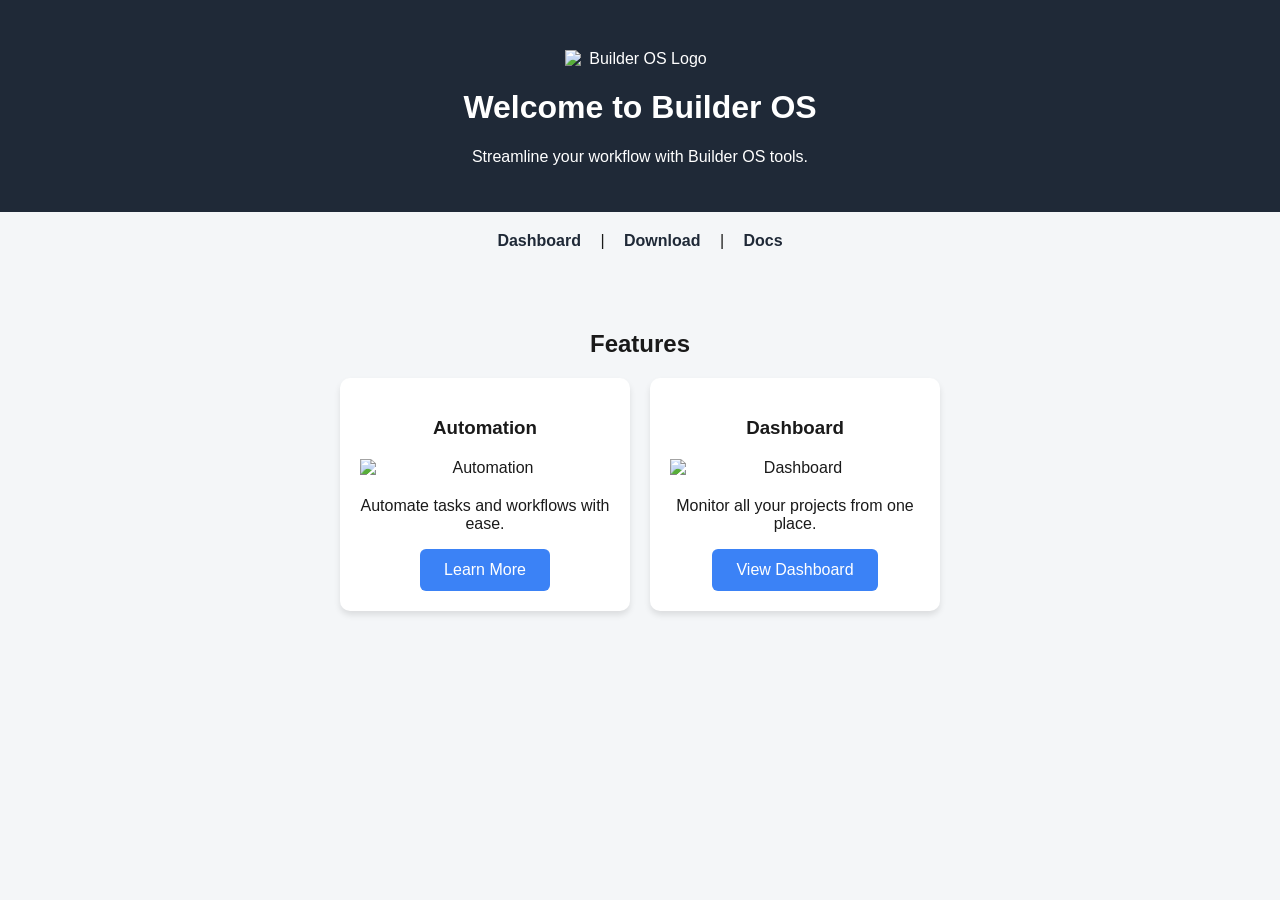
==== index.html @ eb0b2c97 "Create index.html" ====
<!DOCTYPE html>
<html lang="en">
<head>
<meta charset="UTF-8">
<meta name="viewport" content="width=device-width, initial-scale=1.0">
<title>Builder OS Home</title>
<link rel="stylesheet" href="assets/style.css">
</head>
<body>
<header>
  <img src="assets/logo.png" alt="Builder OS Logo">
  <h1>Welcome to Builder OS</h1>
  <p>Streamline your workflow with Builder OS tools.</p>
</header>
<nav>
  <a href="dashboard.html">Dashboard</a> |
  <a href="download.html">Download</a> |
  <a href="docs/docpage.html">Docs</a>
</nav>
<main>
  <section style="text-align:center; margin: 40px 0;">
    <h2>Features</h2>
    <div style="display:flex; flex-wrap:wrap; justify-content:center; gap:20px;">
      <div style="background:#fff; padding:20px; border-radius:10px; width:250px; box-shadow:0 4px 6px rgba(0,0,0,0.1);">
        <h3>Automation</h3>
        <img src="assets/automation.png" alt="Automation">
        <p>Automate tasks and workflows with ease.</p>
        <button>Learn More</button>
      </div>
      <div style="background:#fff; padding:20px; border-radius:10px; width:250px; box-shadow:0 4px 6px rgba(0,0,0,0.1);">
        <h3>Dashboard</h3>
        <img src="assets/dashboard.png" alt="Dashboard">
        <p>Monitor all your projects from one place.</p>
        <button>View Dashboard</button>
      </div>
    </div>
  </section>
</main>
</body>
    </html>
---- assets/style.css ----
body {
  font-family: 'Arial', sans-serif;
  background-color: #f4f6f8;
  color: #1a1a1a;
  margin: 0;
  padding: 0;
}

header {
  text-align: center;
  padding: 30px 20px;
  background-color: #1f2937;
  color: #fff;
}

header img {
  max-width: 150px;
  margin-bottom: 10px;
}

nav {
  text-align: center;
  margin: 20px 0;
}

nav a {
  text-decoration: none;
  margin: 0 15px;
  font-weight: bold;
  color: #1f2937;
  transition: color 0.3s;
}

nav a:hover {
  color: #3b82f6;
}

main {
  max-width: 900px;
  margin: 0 auto;
  padding: 20px;
}

img {
  max-width: 100%;
  height: auto;
  display: block;
  margin: 20px auto;
}

button {
  background-color: #3b82f6;
  color: #fff;
  padding: 12px 24px;
  border: none;
  border-radius: 6px;
  font-size: 16px;
  cursor: pointer;
  transition: background-color 0.3s;
}

button:hover {
  background-color: #2563eb;
}
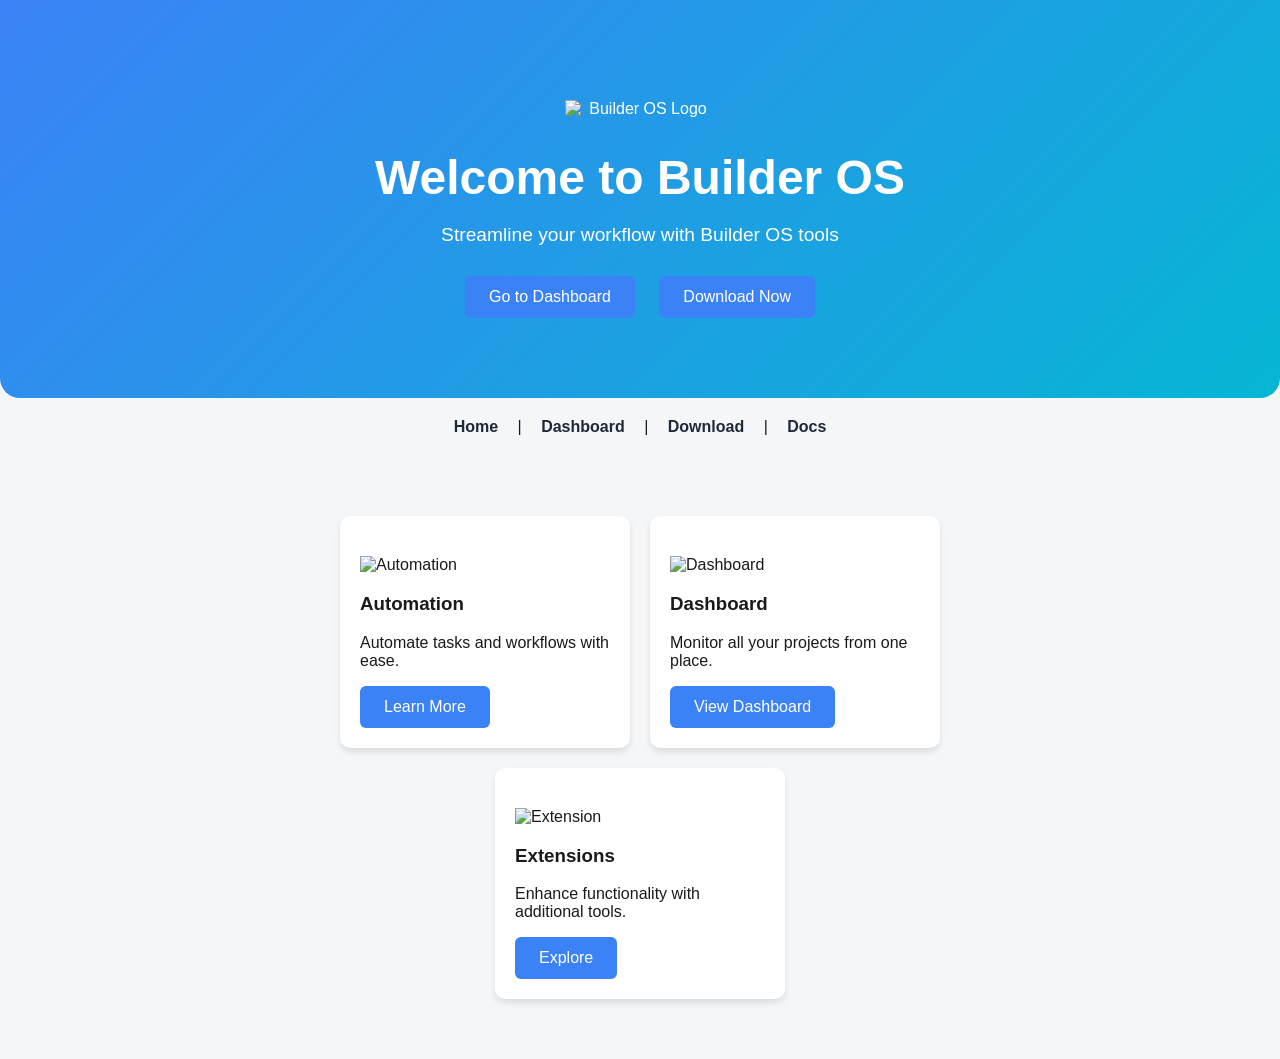
==== commit 97018f96: "Update index.html" ====
--- a/index.html
+++ b/index.html
@@ -5,36 +5,90 @@
 <meta name="viewport" content="width=device-width, initial-scale=1.0">
 <title>Builder OS Home</title>
 <link rel="stylesheet" href="assets/style.css">
+<style>
+/* Extra homepage styling */
+.hero {
+  background: linear-gradient(135deg, #3b82f6, #06b6d4);
+  color: #fff;
+  padding: 80px 20px;
+  text-align: center;
+  border-radius: 0 0 20px 20px;
+}
+
+.hero h1 { font-size: 3em; margin-bottom: 10px; }
+.hero p { font-size: 1.2em; margin-bottom: 30px; }
+.hero button { margin: 0 10px; }
+
+.features {
+  display: flex;
+  flex-wrap: wrap;
+  justify-content: center;
+  gap: 20px;
+  margin: 40px 0;
+}
+
+.feature-card {
+  background: #fff;
+  padding: 20px;
+  border-radius: 10px;
+  width: 250px;
+  box-shadow: 0 4px 6px rgba(0,0,0,0.1);
+  transition: transform 0.3s, box-shadow 0.3s;
+}
+
+.feature-card:hover {
+  transform: translateY(-5px);
+  box-shadow: 0 8px 12px rgba(0,0,0,0.2);
+}
+
+.feature-card img {
+  max-width: 100%;
+  height: auto;
+  margin-bottom: 15px;
+}
+</style>
 </head>
 <body>
-<header>
-  <img src="assets/logo.png" alt="Builder OS Logo">
+
+<header class="hero">
+  <img src="assets/logo.png" alt="Builder OS Logo" style="max-width:150px; margin-bottom:20px;">
   <h1>Welcome to Builder OS</h1>
-  <p>Streamline your workflow with Builder OS tools.</p>
+  <p>Streamline your workflow with Builder OS tools</p>
+  <div>
+    <a href="dashboard.html"><button>Go to Dashboard</button></a>
+    <a href="download.html"><button>Download Now</button></a>
+  </div>
 </header>
-<nav>
+
+<nav style="text-align:center; margin:20px 0;">
+  <a href="index.html">Home</a> |
   <a href="dashboard.html">Dashboard</a> |
   <a href="download.html">Download</a> |
   <a href="docs/docpage.html">Docs</a>
 </nav>
+
 <main>
-  <section style="text-align:center; margin: 40px 0;">
-    <h2>Features</h2>
-    <div style="display:flex; flex-wrap:wrap; justify-content:center; gap:20px;">
-      <div style="background:#fff; padding:20px; border-radius:10px; width:250px; box-shadow:0 4px 6px rgba(0,0,0,0.1);">
-        <h3>Automation</h3>
-        <img src="assets/automation.png" alt="Automation">
-        <p>Automate tasks and workflows with ease.</p>
-        <button>Learn More</button>
-      </div>
-      <div style="background:#fff; padding:20px; border-radius:10px; width:250px; box-shadow:0 4px 6px rgba(0,0,0,0.1);">
-        <h3>Dashboard</h3>
-        <img src="assets/dashboard.png" alt="Dashboard">
-        <p>Monitor all your projects from one place.</p>
-        <button>View Dashboard</button>
-      </div>
+  <section class="features">
+    <div class="feature-card">
+      <img src="assets/automation.png" alt="Automation">
+      <h3>Automation</h3>
+      <p>Automate tasks and workflows with ease.</p>
+      <button>Learn More</button>
+    </div>
+    <div class="feature-card">
+      <img src="assets/dashboard.png" alt="Dashboard">
+      <h3>Dashboard</h3>
+      <p>Monitor all your projects from one place.</p>
+      <button>View Dashboard</button>
+    </div>
+    <div class="feature-card">
+      <img src="assets/extension.png" alt="Extension">
+      <h3>Extensions</h3>
+      <p>Enhance functionality with additional tools.</p>
+      <button>Explore</button>
     </div>
   </section>
 </main>
+
 </body>
-    </html>
+</html>
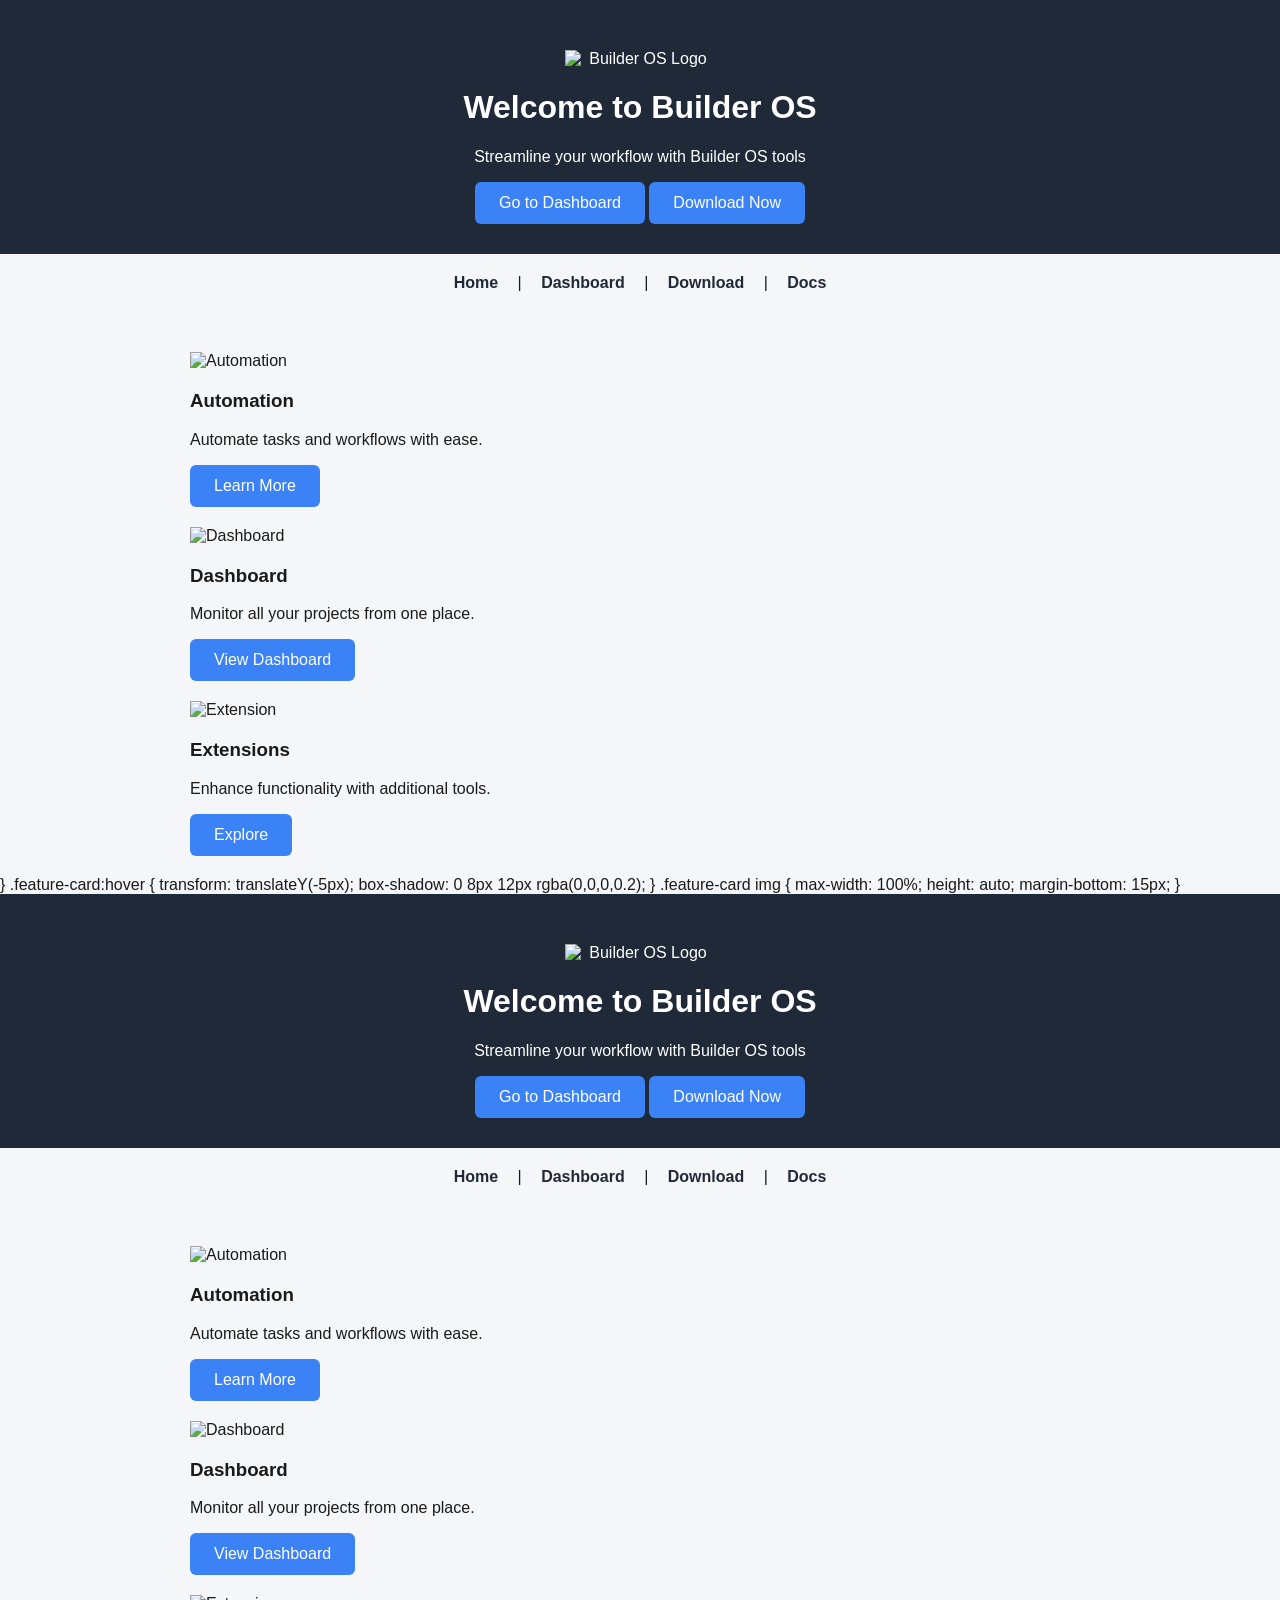
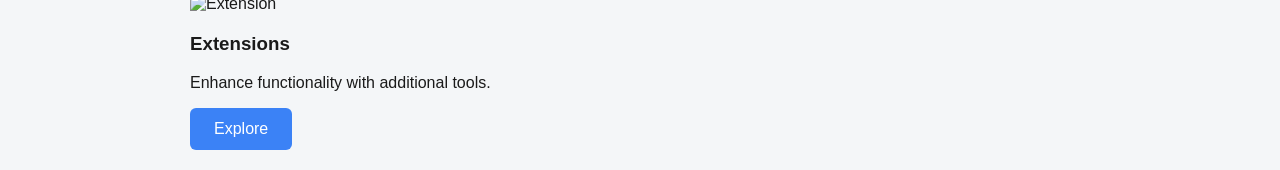
==== commit 8ee429ee: "Update index.html" ====
--- a/index.html
+++ b/index.html
@@ -5,36 +5,52 @@
 <meta name="viewport" content="width=device-width, initial-scale=1.0">
 <title>Builder OS Home</title>
 <link rel="stylesheet" href="assets/style.css">
-<style>
-/* Extra homepage styling */
-.hero {
-  background: linear-gradient(135deg, #3b82f6, #06b6d4);
-  color: #fff;
-  padding: 80px 20px;
-  text-align: center;
-  border-radius: 0 0 20px 20px;
-}
+<script src="assets/main.js" defer></script>
+</head>
+<body>
 
-.hero h1 { font-size: 3em; margin-bottom: 10px; }
-.hero p { font-size: 1.2em; margin-bottom: 30px; }
-.hero button { margin: 0 10px; }
+<header class="hero">
+  <img src="assets/logo.png" alt="Builder OS Logo" style="max-width:150px; margin-bottom:20px;">
+  <h1>Welcome to Builder OS</h1>
+  <p>Streamline your workflow with Builder OS tools</p>
+  <div>
+    <a href="dashboard.html"><button>Go to Dashboard</button></a>
+    <a href="download.html"><button>Download Now</button></a>
+  </div>
+</header>
 
-.features {
-  display: flex;
-  flex-wrap: wrap;
-  justify-content: center;
-  gap: 20px;
-  margin: 40px 0;
-}
+<nav style="text-align:center; margin:20px 0;">
+  <a href="index.html">Home</a> |
+  <a href="dashboard.html">Dashboard</a> |
+  <a href="download.html">Download</a> |
+  <a href="docs/docpage.html">Docs</a>
+</nav>
 
-.feature-card {
-  background: #fff;
-  padding: 20px;
-  border-radius: 10px;
-  width: 250px;
-  box-shadow: 0 4px 6px rgba(0,0,0,0.1);
-  transition: transform 0.3s, box-shadow 0.3s;
-}
+<main>
+  <section class="features">
+    <div class="feature-card">
+      <img src="assets/automation.png" alt="Automation">
+      <h3>Automation</h3>
+      <p>Automate tasks and workflows with ease.</p>
+      <button>Learn More</button>
+    </div>
+    <div class="feature-card">
+      <img src="assets/dashboard.png" alt="Dashboard">
+      <h3>Dashboard</h3>
+      <p>Monitor all your projects from one place.</p>
+      <button>View Dashboard</button>
+    </div>
+    <div class="feature-card">
+      <img src="assets/extension.png" alt="Extension">
+      <h3>Extensions</h3>
+      <p>Enhance functionality with additional tools.</p>
+      <button>Explore</button>
+    </div>
+  </section>
+</main>
+
+</body>
+</html>}
 
 .feature-card:hover {
   transform: translateY(-5px);
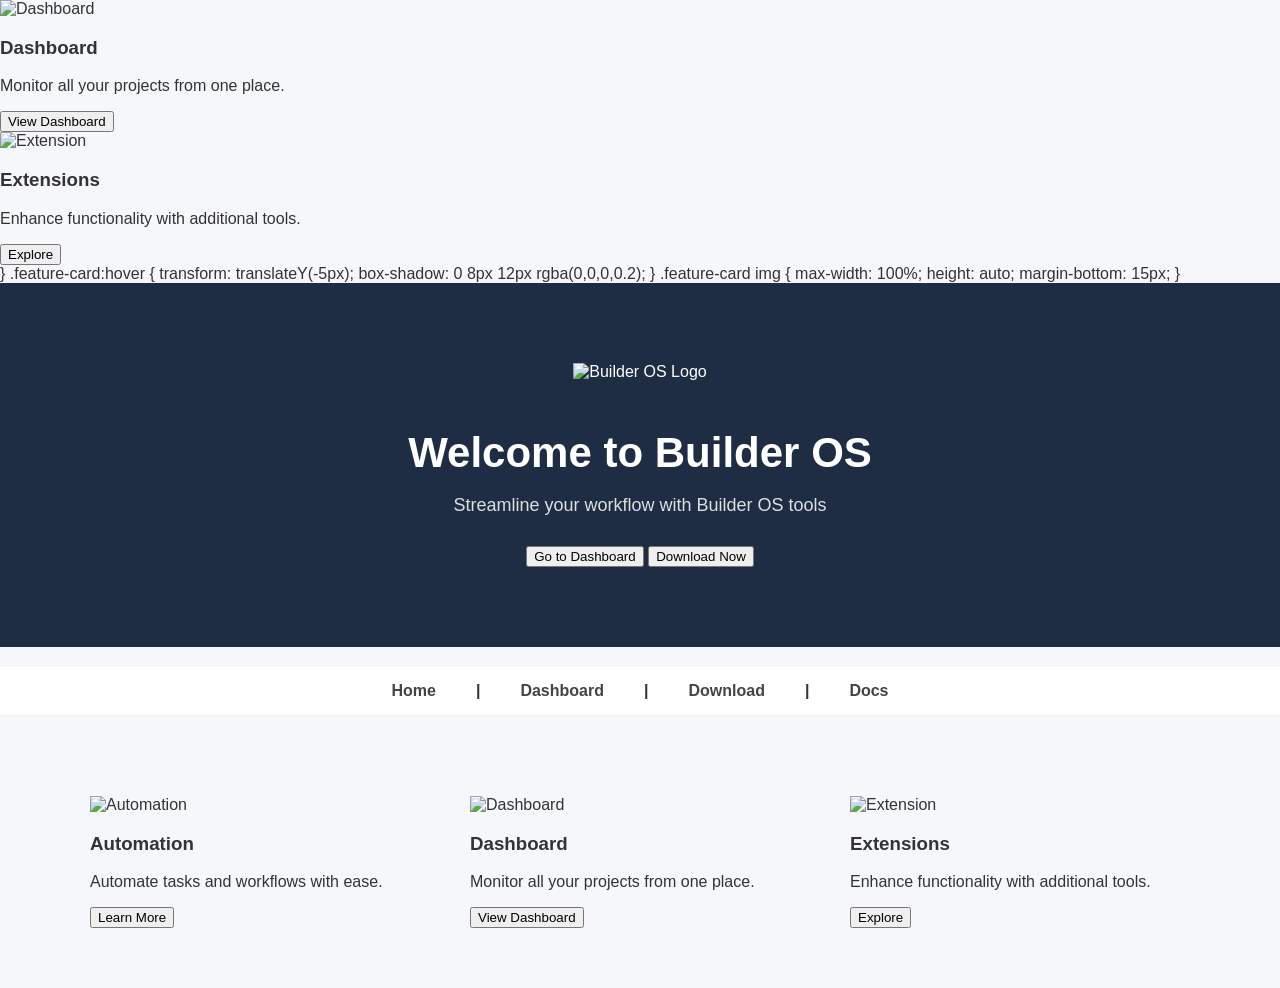
==== commit f8b1233e: "Update index.html" ====
--- a/index.html
+++ b/index.html
@@ -3,38 +3,113 @@
 <head>
 <meta charset="UTF-8">
 <meta name="viewport" content="width=device-width, initial-scale=1.0">
-<title>Builder OS Home</title>
-<link rel="stylesheet" href="assets/style.css">
-<script src="assets/main.js" defer></script>
+
+<title>Builder OS</title>
+
+<style>
+
+body{
+margin:0;
+font-family:Arial,Helvetica,sans-serif;
+background:#f5f7fb;
+color:#333;
+}
+
+nav{
+display:flex;
+justify-content:center;
+gap:40px;
+padding:15px;
+background:white;
+font-weight:600;
+border-bottom:1px solid #eee;
+}
+
+nav a{
+text-decoration:none;
+color:#444;
+}
+
+.hero{
+background:#1f2d44;
+color:white;
+text-align:center;
+padding:80px 20px;
+}
+
+.hero h1{
+font-size:42px;
+margin-bottom:10px;
+}
+
+.hero p{
+font-size:18px;
+opacity:.85;
+margin-bottom:30px;
+}
+
+.btn{
+padding:14px 26px;
+border-radius:8px;
+text-decoration:none;
+margin:10px;
+display:inline-block;
+font-weight:600;
+}
+
+.primary{
+background:#4f8df7;
+color:white;
+}
+
+.secondary{
+background:#3c6ed9;
+color:white;
+}
+
+.features{
+max-width:1100px;
+margin:auto;
+padding:60px 20px;
+display:grid;
+grid-template-columns:repeat(auto-fit,minmax(260px,1fr));
+gap:40px;
+}
+
+.card{
+background:white;
+padding:30px;
+border-radius:10px;
+box-shadow:0 5px 15px rgba(0,0,0,0.05);
+}
+
+.card h3{
+margin-top:10px;
+}
+
+.card p{
+opacity:.8;
+}
+
+.card a{
+display:inline-block;
+margin-top:15px;
+color:#4f8df7;
+text-decoration:none;
+font-weight:600;
+}
+
+footer{
+text-align:center;
+padding:30px;
+font-size:14px;
+opacity:.6;
+}
+
+</style>
 </head>
-<body>
 
-<header class="hero">
-  <img src="assets/logo.png" alt="Builder OS Logo" style="max-width:150px; margin-bottom:20px;">
-  <h1>Welcome to Builder OS</h1>
-  <p>Streamline your workflow with Builder OS tools</p>
-  <div>
-    <a href="dashboard.html"><button>Go to Dashboard</button></a>
-    <a href="download.html"><button>Download Now</button></a>
-  </div>
-</header>
-
-<nav style="text-align:center; margin:20px 0;">
-  <a href="index.html">Home</a> |
-  <a href="dashboard.html">Dashboard</a> |
-  <a href="download.html">Download</a> |
-  <a href="docs/docpage.html">Docs</a>
-</nav>
-
-<main>
-  <section class="features">
-    <div class="feature-card">
-      <img src="assets/automation.png" alt="Automation">
-      <h3>Automation</h3>
-      <p>Automate tasks and workflows with ease.</p>
-      <button>Learn More</button>
-    </div>
-    <div class="feature-card">
+<body>    <div class="feature-card">
       <img src="assets/dashboard.png" alt="Dashboard">
       <h3>Dashboard</h3>
       <p>Monitor all your projects from one place.</p>
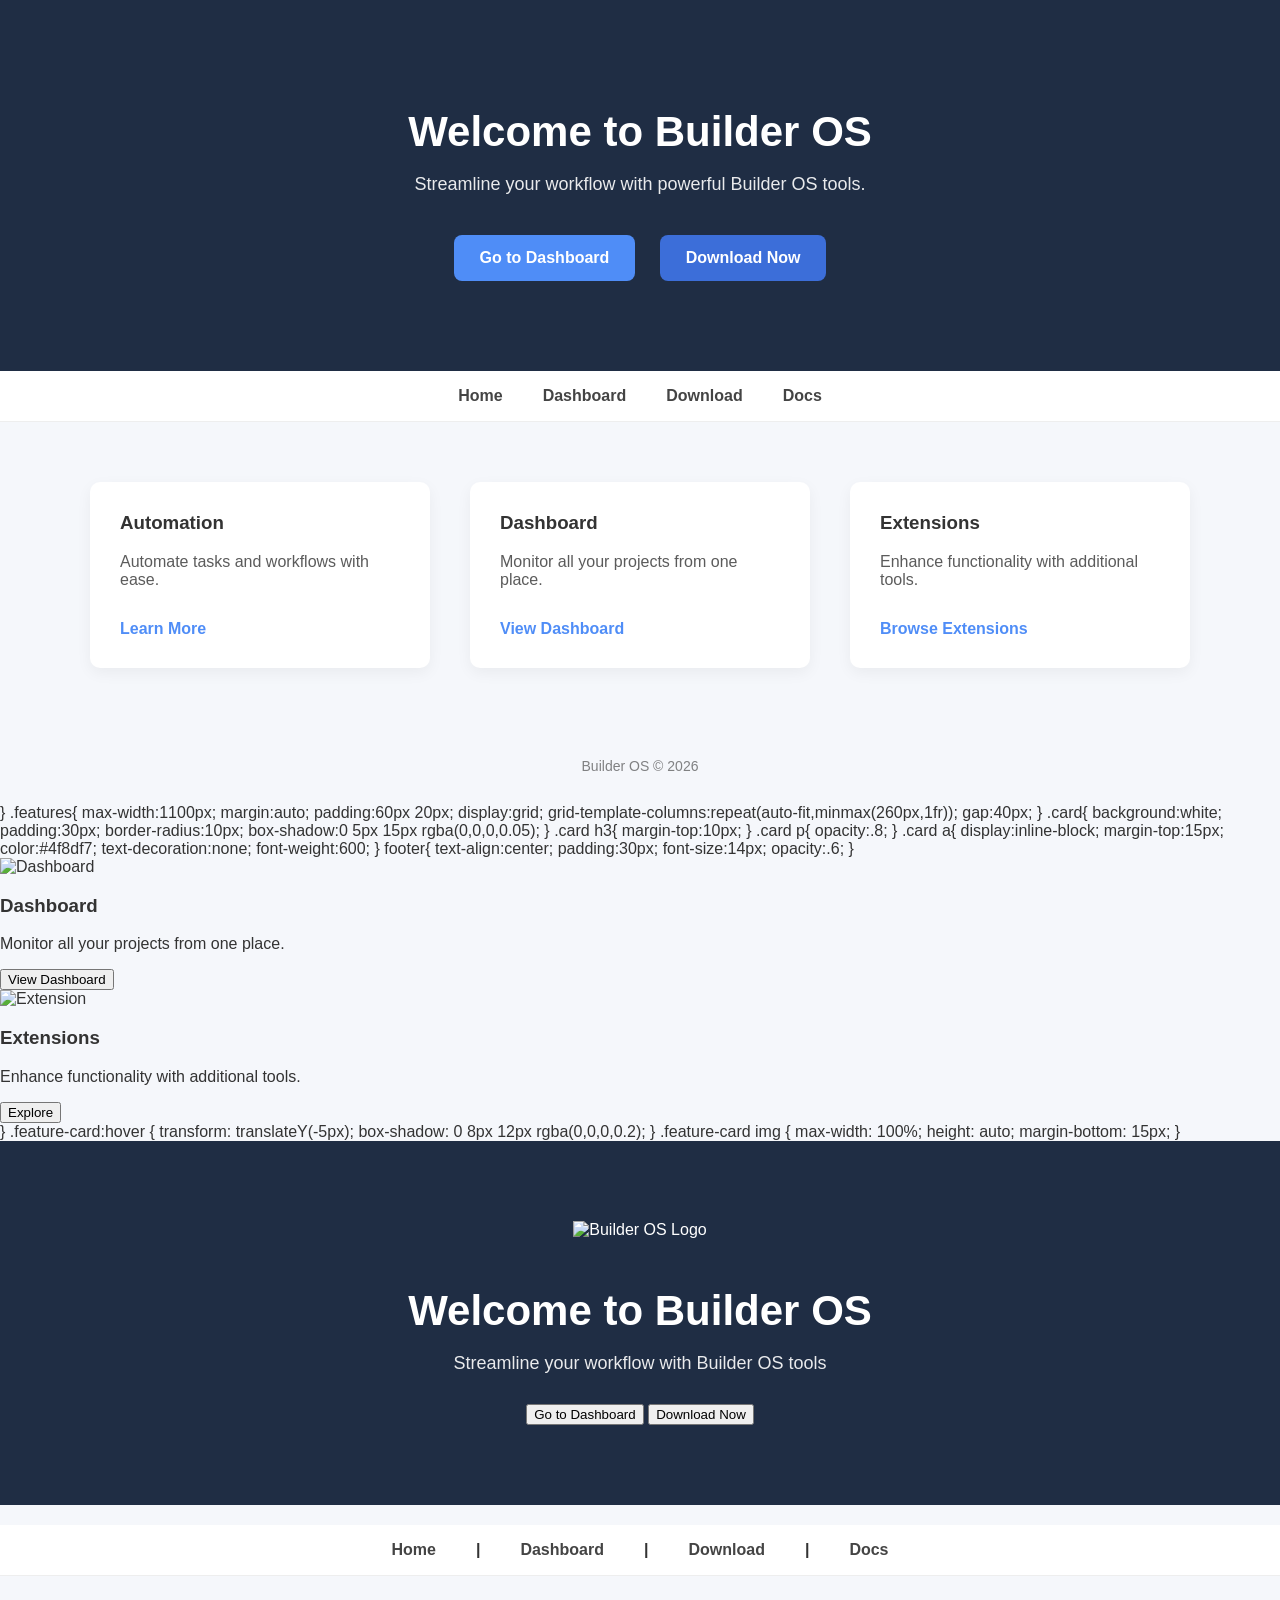
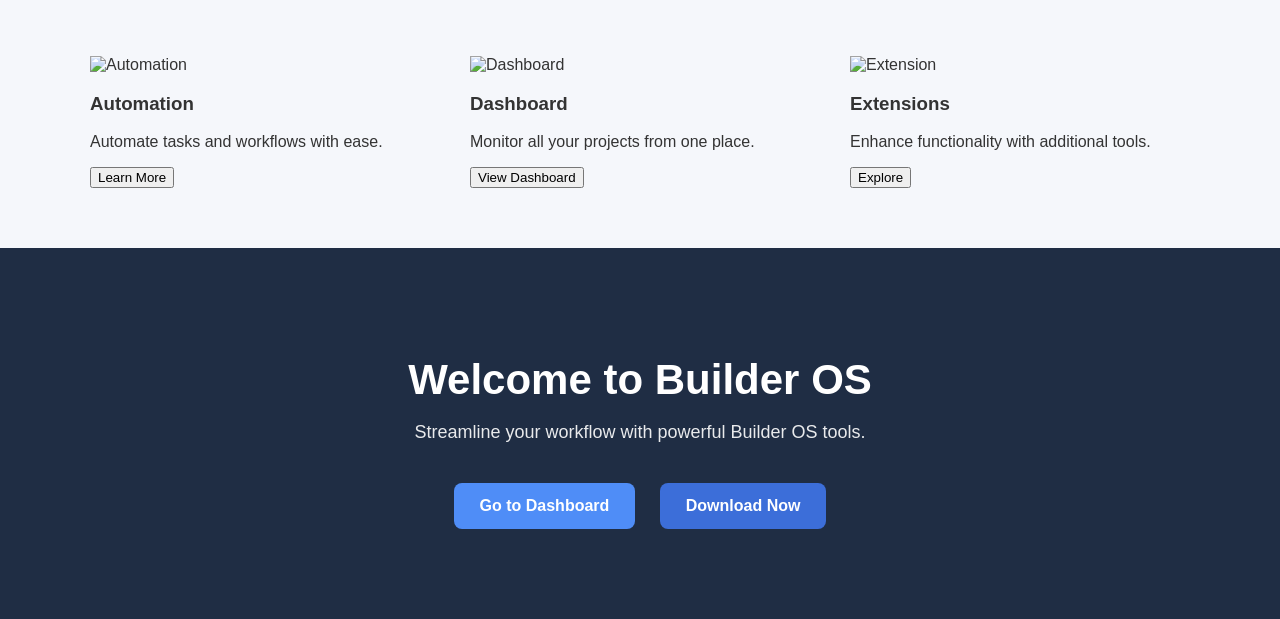
==== commit 5ca143ee: "Update index.html" ====
--- a/index.html
+++ b/index.html
@@ -3,14 +3,13 @@
 <head>
 <meta charset="UTF-8">
 <meta name="viewport" content="width=device-width, initial-scale=1.0">
-
 <title>Builder OS</title>
 
 <style>
 
 body{
 margin:0;
-font-family:Arial,Helvetica,sans-serif;
+font-family:Arial, Helvetica, sans-serif;
 background:#f5f7fb;
 color:#333;
 }
@@ -19,10 +18,10 @@
 display:flex;
 justify-content:center;
 gap:40px;
-padding:15px;
+padding:16px;
 background:white;
-font-weight:600;
 border-bottom:1px solid #eee;
+font-weight:600;
 }
 
 nav a{
@@ -44,7 +43,7 @@
 
 .hero p{
 font-size:18px;
-opacity:.85;
+opacity:.9;
 margin-bottom:30px;
 }
 
@@ -66,6 +65,102 @@
 background:#3c6ed9;
 color:white;
 }
+
+.features{
+max-width:1100px;
+margin:auto;
+padding:60px 20px;
+display:grid;
+grid-template-columns:repeat(auto-fit,minmax(260px,1fr));
+gap:40px;
+}
+
+.card{
+background:white;
+padding:30px;
+border-radius:10px;
+box-shadow:0 5px 15px rgba(0,0,0,0.05);
+}
+
+.card h3{
+margin-top:0;
+}
+
+.card p{
+opacity:.8;
+}
+
+.card a{
+display:inline-block;
+margin-top:15px;
+color:#4f8df7;
+text-decoration:none;
+font-weight:600;
+}
+
+footer{
+text-align:center;
+padding:30px;
+font-size:14px;
+opacity:.6;
+}
+
+</style>
+</head>
+
+<body>
+
+<div class="hero">
+
+<h1>Welcome to Builder OS</h1>
+
+<p>Streamline your workflow with powerful Builder OS tools.</p>
+
+<a class="btn primary" href="dashboard.html">
+Go to Dashboard
+</a>
+
+<a class="btn secondary" href="download.html">
+Download Now
+</a>
+
+</div>
+
+<nav>
+<a href="index.html">Home</a>
+<a href="dashboard.html">Dashboard</a>
+<a href="download.html">Download</a>
+<a href="docs.html">Docs</a>
+</nav>
+
+<section class="features">
+
+<div class="card">
+<h3>Automation</h3>
+<p>Automate tasks and workflows with ease.</p>
+<a href="#">Learn More</a>
+</div>
+
+<div class="card">
+<h3>Dashboard</h3>
+<p>Monitor all your projects from one place.</p>
+<a href="#">View Dashboard</a>
+</div>
+
+<div class="card">
+<h3>Extensions</h3>
+<p>Enhance functionality with additional tools.</p>
+<a href="#">Browse Extensions</a>
+</div>
+
+</section>
+
+<footer>
+Builder OS © 2026
+</footer>
+
+</body>
+</html>}
 
 .features{
 max-width:1100px;
@@ -180,6 +275,20 @@
     </div>
   </section>
 </main>
-
 </body>
 </html>
+<div class="hero">
+
+<h1>Welcome to Builder OS</h1>
+
+<p>Streamline your workflow with powerful Builder OS tools.</p>
+
+<a class="btn primary" href="dashboard.html">
+Go to Dashboard
+</a>
+
+<a class="btn secondary" href="download.html">
+Download Now
+</a>
+
+</div>
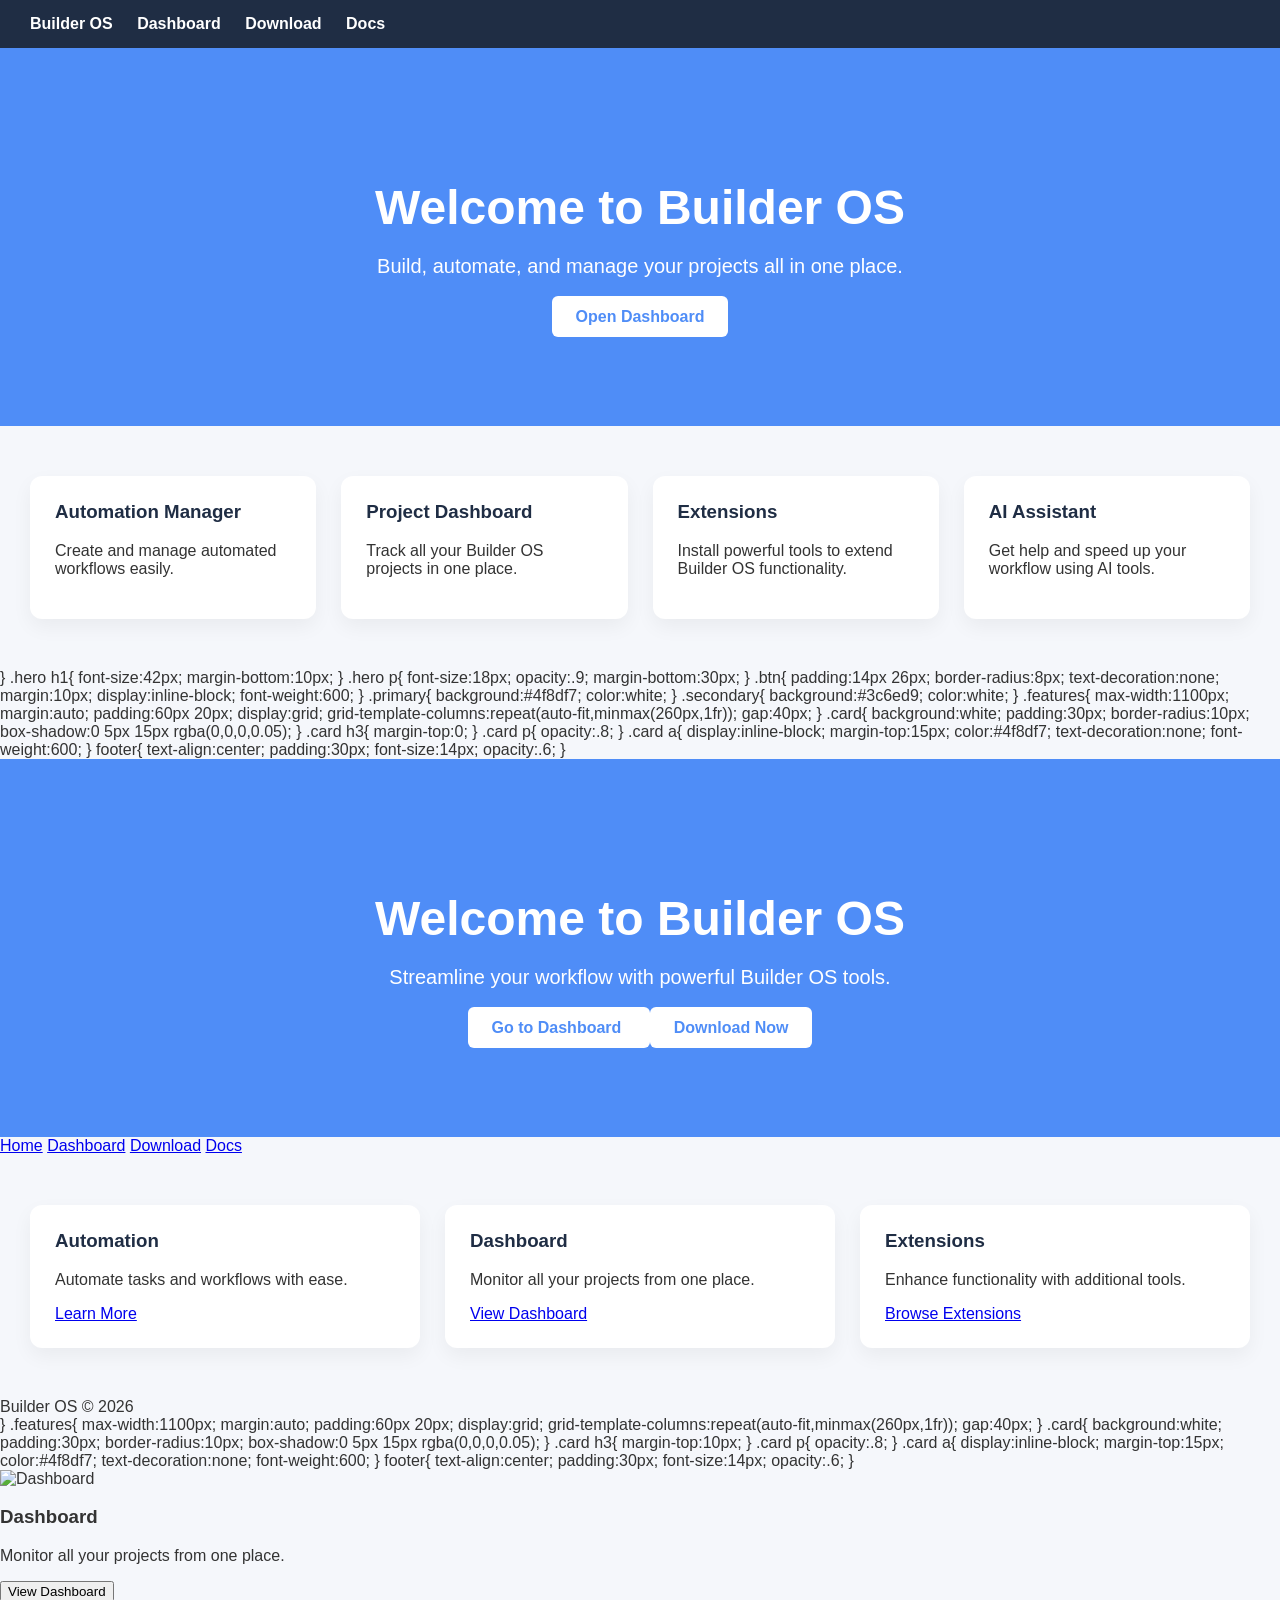
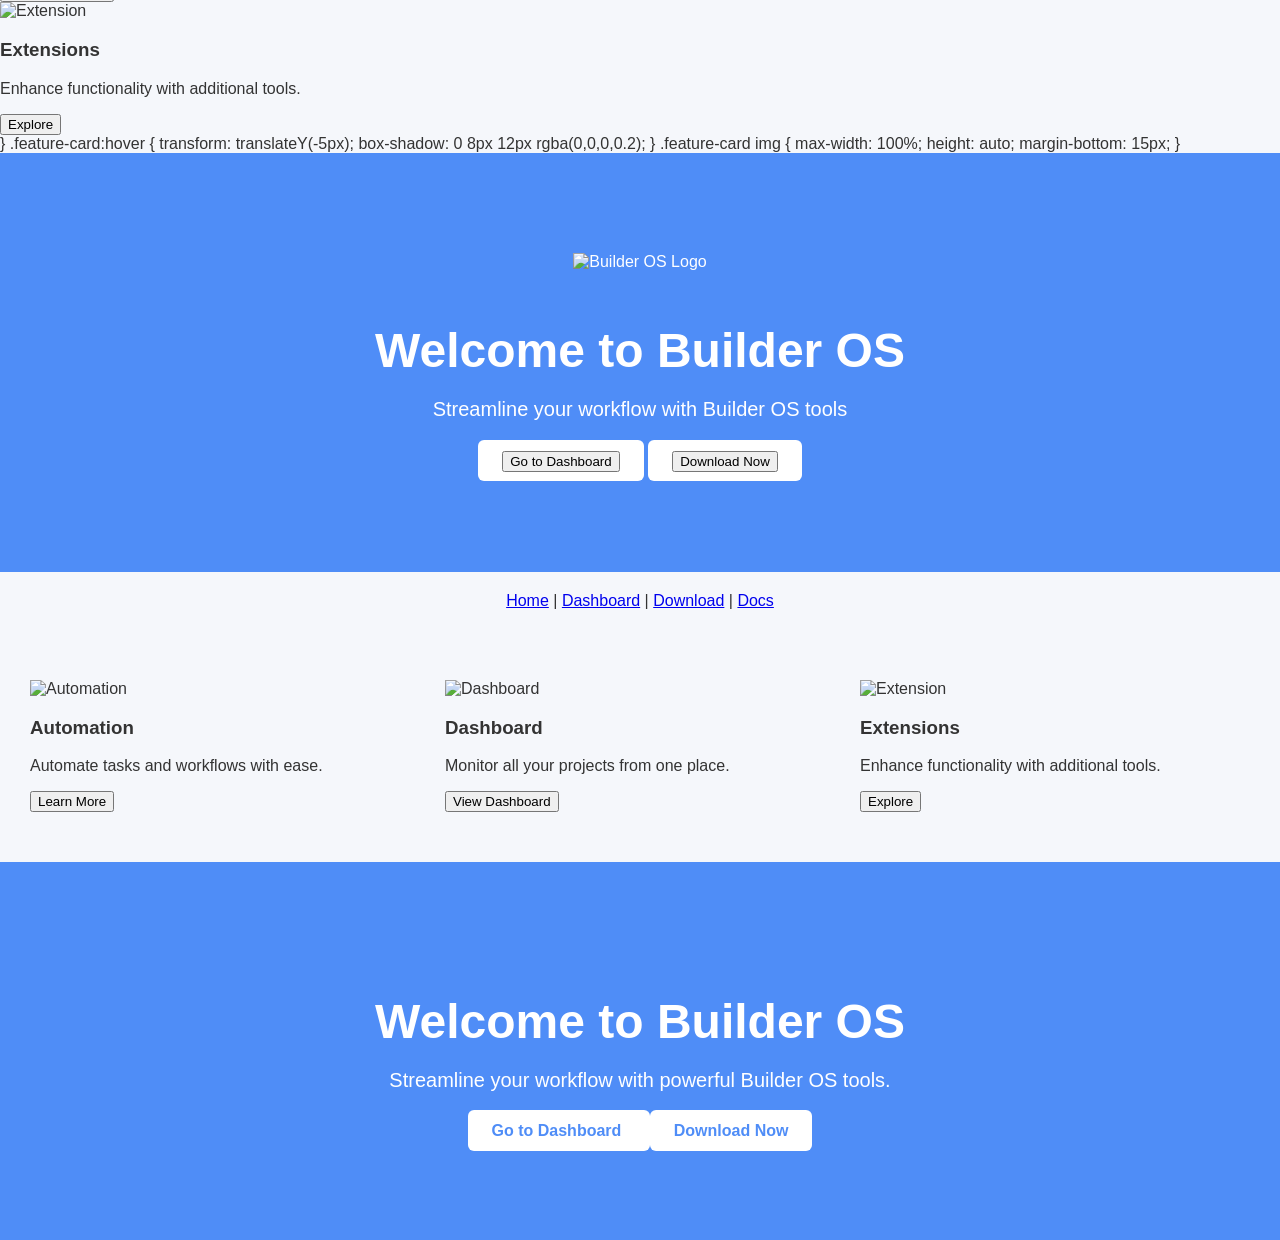
==== commit a7ccaa7d: "Update index.html" ====
--- a/index.html
+++ b/index.html
@@ -4,37 +4,55 @@
 <meta charset="UTF-8">
 <meta name="viewport" content="width=device-width, initial-scale=1.0">
 <title>Builder OS</title>
-
 <style>
-
-body{
-margin:0;
-font-family:Arial, Helvetica, sans-serif;
-background:#f5f7fb;
-color:#333;
-}
-
-nav{
-display:flex;
-justify-content:center;
-gap:40px;
-padding:16px;
-background:white;
-border-bottom:1px solid #eee;
-font-weight:600;
-}
-
-nav a{
-text-decoration:none;
-color:#444;
-}
-
-.hero{
-background:#1f2d44;
-color:white;
-text-align:center;
-padding:80px 20px;
-}
+body{margin:0;font-family:Arial,sans-serif;background:#f5f7fb;color:#333;}
+.navbar{background:#1f2d44;color:white;padding:15px 30px;font-weight:bold;}
+.navbar a{color:white;margin-left:20px;text-decoration:none;}
+.hero{padding:100px 30px;text-align:center;background:#4f8df7;color:white;}
+.hero h1{font-size:48px;margin-bottom:20px;}
+.hero p{font-size:20px;margin-bottom:30px;}
+.hero a{background:white;color:#4f8df7;padding:12px 24px;border-radius:6px;text-decoration:none;font-weight:bold;}
+.features{display:grid;grid-template-columns:repeat(auto-fit,minmax(250px,1fr));gap:25px;padding:50px 30px;}
+.card{background:white;padding:25px;border-radius:12px;box-shadow:0 8px 20px rgba(0,0,0,0.05);}
+.card h3{margin-top:0;color:#1f2d44;}
+</style>
+</head>
+<body>
+
+<div class="navbar">
+Builder OS
+<a href="dashboard.html">Dashboard</a>
+<a href="download.html">Download</a>
+<a href="docs.html">Docs</a>
+</div>
+
+<div class="hero">
+<h1>Welcome to Builder OS</h1>
+<p>Build, automate, and manage your projects all in one place.</p>
+<a href="dashboard.html">Open Dashboard</a>
+</div>
+
+<div class="features">
+<div class="card">
+<h3>Automation Manager</h3>
+<p>Create and manage automated workflows easily.</p>
+</div>
+<div class="card">
+<h3>Project Dashboard</h3>
+<p>Track all your Builder OS projects in one place.</p>
+</div>
+<div class="card">
+<h3>Extensions</h3>
+<p>Install powerful tools to extend Builder OS functionality.</p>
+</div>
+<div class="card">
+<h3>AI Assistant</h3>
+<p>Get help and speed up your workflow using AI tools.</p>
+</div>
+</div>
+
+</body>
+</html>}
 
 .hero h1{
 font-size:42px;
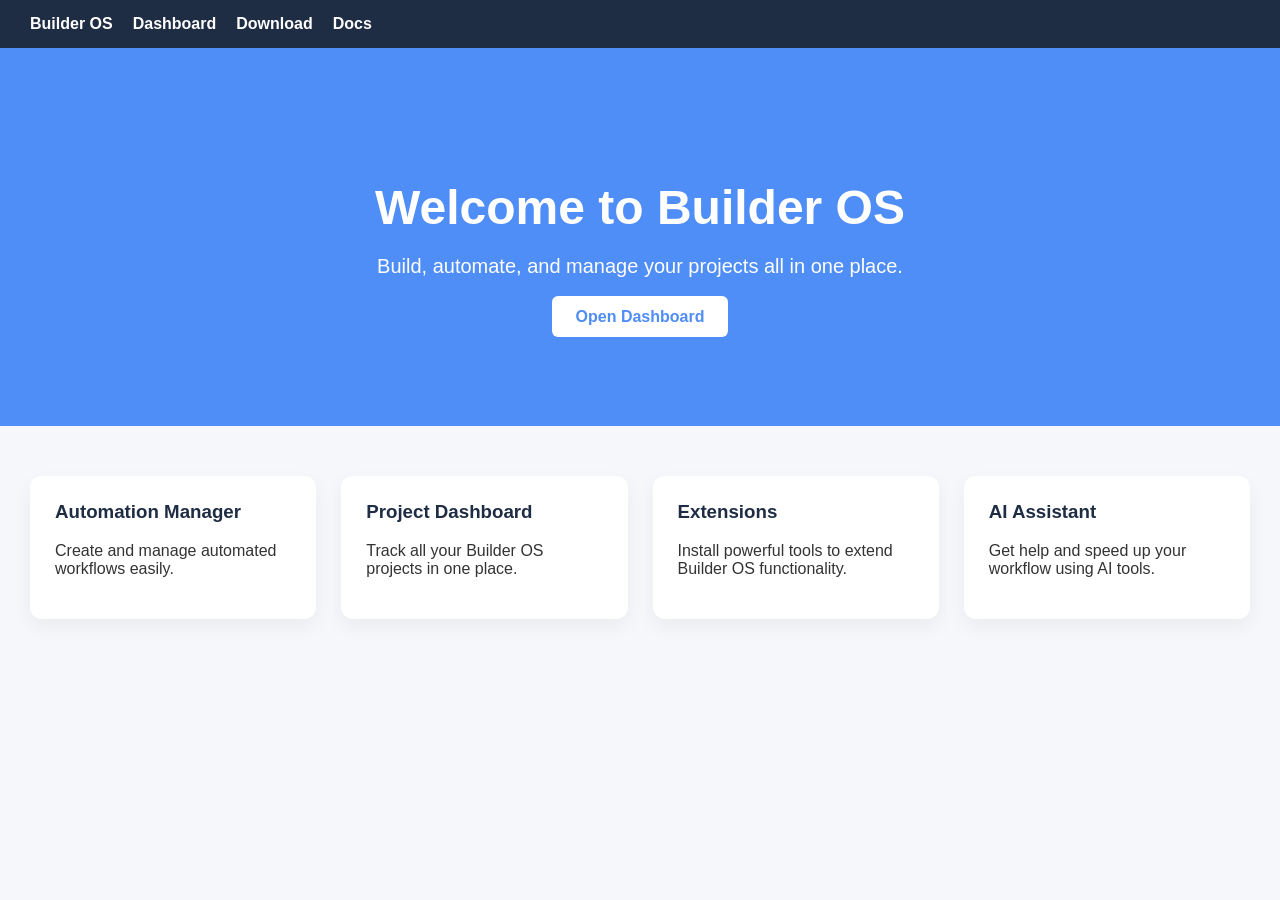
==== commit 1b8d1e28: "Update index.html" ====
--- a/index.html
+++ b/index.html
@@ -5,308 +5,113 @@
 <meta name="viewport" content="width=device-width, initial-scale=1.0">
 <title>Builder OS</title>
 <style>
-body{margin:0;font-family:Arial,sans-serif;background:#f5f7fb;color:#333;}
-.navbar{background:#1f2d44;color:white;padding:15px 30px;font-weight:bold;}
-.navbar a{color:white;margin-left:20px;text-decoration:none;}
-.hero{padding:100px 30px;text-align:center;background:#4f8df7;color:white;}
-.hero h1{font-size:48px;margin-bottom:20px;}
-.hero p{font-size:20px;margin-bottom:30px;}
-.hero a{background:white;color:#4f8df7;padding:12px 24px;border-radius:6px;text-decoration:none;font-weight:bold;}
-.features{display:grid;grid-template-columns:repeat(auto-fit,minmax(250px,1fr));gap:25px;padding:50px 30px;}
-.card{background:white;padding:25px;border-radius:12px;box-shadow:0 8px 20px rgba(0,0,0,0.05);}
-.card h3{margin-top:0;color:#1f2d44;}
-</style>
-</head>
-<body>
-
-<div class="navbar">
-Builder OS
-<a href="dashboard.html">Dashboard</a>
-<a href="download.html">Download</a>
-<a href="docs.html">Docs</a>
-</div>
-
-<div class="hero">
-<h1>Welcome to Builder OS</h1>
-<p>Build, automate, and manage your projects all in one place.</p>
-<a href="dashboard.html">Open Dashboard</a>
-</div>
-
-<div class="features">
-<div class="card">
-<h3>Automation Manager</h3>
-<p>Create and manage automated workflows easily.</p>
-</div>
-<div class="card">
-<h3>Project Dashboard</h3>
-<p>Track all your Builder OS projects in one place.</p>
-</div>
-<div class="card">
-<h3>Extensions</h3>
-<p>Install powerful tools to extend Builder OS functionality.</p>
-</div>
-<div class="card">
-<h3>AI Assistant</h3>
-<p>Get help and speed up your workflow using AI tools.</p>
-</div>
-</div>
-
-</body>
-</html>}
-
-.hero h1{
-font-size:42px;
-margin-bottom:10px;
+body{
+  margin:0;
+  font-family:Arial,sans-serif;
+  background:#f5f7fb;
+  color:#333;
 }
 
-.hero p{
-font-size:18px;
-opacity:.9;
-margin-bottom:30px;
+/* Navbar */
+.navbar{
+  background:#1f2d44;
+  color:white;
+  padding:15px 30px;
+  font-weight:bold;
+  display:flex;
+  align-items:center;
+}
+.navbar a{
+  color:white;
+  margin-left:20px;
+  text-decoration:none;
+}
+.navbar a:hover{
+  text-decoration:underline;
 }
 
-.btn{
-padding:14px 26px;
-border-radius:8px;
-text-decoration:none;
-margin:10px;
-display:inline-block;
-font-weight:600;
+/* Hero section */
+.hero{
+  padding:100px 30px;
+  text-align:center;
+  background:#4f8df7;
+  color:white;
+}
+.hero h1{
+  font-size:48px;
+  margin-bottom:20px;
+}
+.hero p{
+  font-size:20px;
+  margin-bottom:30px;
+}
+.hero a{
+  background:white;
+  color:#4f8df7;
+  padding:12px 24px;
+  border-radius:6px;
+  text-decoration:none;
+  font-weight:bold;
+}
+.hero a:hover{
+  background:#e0e0e0;
 }
 
-.primary{
-background:#4f8df7;
-color:white;
+/* Features */
+.features{
+  display:grid;
+  grid-template-columns:repeat(auto-fit,minmax(250px,1fr));
+  gap:25px;
+  padding:50px 30px;
 }
-
-.secondary{
-background:#3c6ed9;
-color:white;
+.card{
+  background:white;
+  padding:25px;
+  border-radius:12px;
+  box-shadow:0 8px 20px rgba(0,0,0,0.05);
 }
-
-.features{
-max-width:1100px;
-margin:auto;
-padding:60px 20px;
-display:grid;
-grid-template-columns:repeat(auto-fit,minmax(260px,1fr));
-gap:40px;
-}
-
-.card{
-background:white;
-padding:30px;
-border-radius:10px;
-box-shadow:0 5px 15px rgba(0,0,0,0.05);
-}
-
 .card h3{
-margin-top:0;
-}
-
-.card p{
-opacity:.8;
-}
-
-.card a{
-display:inline-block;
-margin-top:15px;
-color:#4f8df7;
-text-decoration:none;
-font-weight:600;
-}
-
-footer{
-text-align:center;
-padding:30px;
-font-size:14px;
-opacity:.6;
-}
-
-</style>
-</head>
-
-<body>
-
-<div class="hero">
-
-<h1>Welcome to Builder OS</h1>
-
-<p>Streamline your workflow with powerful Builder OS tools.</p>
-
-<a class="btn primary" href="dashboard.html">
-Go to Dashboard
-</a>
-
-<a class="btn secondary" href="download.html">
-Download Now
-</a>
-
-</div>
-
-<nav>
-<a href="index.html">Home</a>
-<a href="dashboard.html">Dashboard</a>
-<a href="download.html">Download</a>
-<a href="docs.html">Docs</a>
-</nav>
-
-<section class="features">
-
-<div class="card">
-<h3>Automation</h3>
-<p>Automate tasks and workflows with ease.</p>
-<a href="#">Learn More</a>
-</div>
-
-<div class="card">
-<h3>Dashboard</h3>
-<p>Monitor all your projects from one place.</p>
-<a href="#">View Dashboard</a>
-</div>
-
-<div class="card">
-<h3>Extensions</h3>
-<p>Enhance functionality with additional tools.</p>
-<a href="#">Browse Extensions</a>
-</div>
-
-</section>
-
-<footer>
-Builder OS © 2026
-</footer>
-
-</body>
-</html>}
-
-.features{
-max-width:1100px;
-margin:auto;
-padding:60px 20px;
-display:grid;
-grid-template-columns:repeat(auto-fit,minmax(260px,1fr));
-gap:40px;
-}
-
-.card{
-background:white;
-padding:30px;
-border-radius:10px;
-box-shadow:0 5px 15px rgba(0,0,0,0.05);
-}
-
-.card h3{
-margin-top:10px;
-}
-
-.card p{
-opacity:.8;
-}
-
-.card a{
-display:inline-block;
-margin-top:15px;
-color:#4f8df7;
-text-decoration:none;
-font-weight:600;
-}
-
-footer{
-text-align:center;
-padding:30px;
-font-size:14px;
-opacity:.6;
-}
-
-</style>
-</head>
-
-<body>    <div class="feature-card">
-      <img src="assets/dashboard.png" alt="Dashboard">
-      <h3>Dashboard</h3>
-      <p>Monitor all your projects from one place.</p>
-      <button>View Dashboard</button>
-    </div>
-    <div class="feature-card">
-      <img src="assets/extension.png" alt="Extension">
-      <h3>Extensions</h3>
-      <p>Enhance functionality with additional tools.</p>
-      <button>Explore</button>
-    </div>
-  </section>
-</main>
-
-</body>
-</html>}
-
-.feature-card:hover {
-  transform: translateY(-5px);
-  box-shadow: 0 8px 12px rgba(0,0,0,0.2);
-}
-
-.feature-card img {
-  max-width: 100%;
-  height: auto;
-  margin-bottom: 15px;
+  margin-top:0;
+  color:#1f2d44;
 }
 </style>
 </head>
 <body>
 
-<header class="hero">
-  <img src="assets/logo.png" alt="Builder OS Logo" style="max-width:150px; margin-bottom:20px;">
+<!-- Navbar -->
+<div class="navbar">
+  Builder OS
+  <a href="dashboard.html">Dashboard</a>
+  <a href="download.html">Download</a>
+  <a href="docs.html">Docs</a>
+</div>
+
+<!-- Hero -->
+<div class="hero">
   <h1>Welcome to Builder OS</h1>
-  <p>Streamline your workflow with Builder OS tools</p>
-  <div>
-    <a href="dashboard.html"><button>Go to Dashboard</button></a>
-    <a href="download.html"><button>Download Now</button></a>
+  <p>Build, automate, and manage your projects all in one place.</p>
+  <a href="dashboard.html">Open Dashboard</a>
+</div>
+
+<!-- Features -->
+<div class="features">
+  <div class="card">
+    <h3>Automation Manager</h3>
+    <p>Create and manage automated workflows easily.</p>
   </div>
-</header>
+  <div class="card">
+    <h3>Project Dashboard</h3>
+    <p>Track all your Builder OS projects in one place.</p>
+  </div>
+  <div class="card">
+    <h3>Extensions</h3>
+    <p>Install powerful tools to extend Builder OS functionality.</p>
+  </div>
+  <div class="card">
+    <h3>AI Assistant</h3>
+    <p>Get help and speed up your workflow using AI tools.</p>
+  </div>
+</div>
 
-<nav style="text-align:center; margin:20px 0;">
-  <a href="index.html">Home</a> |
-  <a href="dashboard.html">Dashboard</a> |
-  <a href="download.html">Download</a> |
-  <a href="docs/docpage.html">Docs</a>
-</nav>
-
-<main>
-  <section class="features">
-    <div class="feature-card">
-      <img src="assets/automation.png" alt="Automation">
-      <h3>Automation</h3>
-      <p>Automate tasks and workflows with ease.</p>
-      <button>Learn More</button>
-    </div>
-    <div class="feature-card">
-      <img src="assets/dashboard.png" alt="Dashboard">
-      <h3>Dashboard</h3>
-      <p>Monitor all your projects from one place.</p>
-      <button>View Dashboard</button>
-    </div>
-    <div class="feature-card">
-      <img src="assets/extension.png" alt="Extension">
-      <h3>Extensions</h3>
-      <p>Enhance functionality with additional tools.</p>
-      <button>Explore</button>
-    </div>
-  </section>
-</main>
 </body>
 </html>
-<div class="hero">
-
-<h1>Welcome to Builder OS</h1>
-
-<p>Streamline your workflow with powerful Builder OS tools.</p>
-
-<a class="btn primary" href="dashboard.html">
-Go to Dashboard
-</a>
-
-<a class="btn secondary" href="download.html">
-Download Now
-</a>
-
-</div>
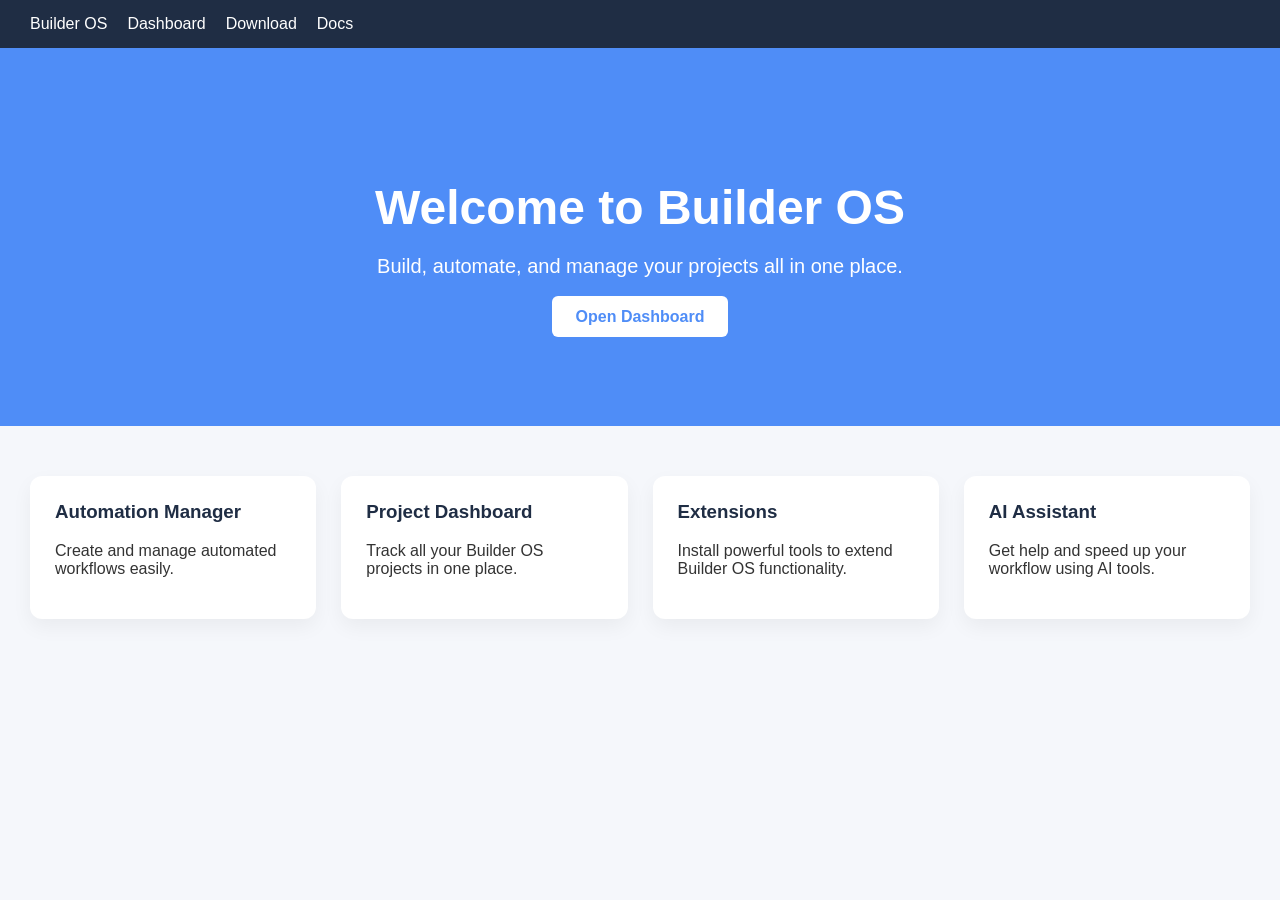
==== commit df108e7a: "Update index.html" ====
--- a/index.html
+++ b/index.html
@@ -5,113 +5,37 @@
 <meta name="viewport" content="width=device-width, initial-scale=1.0">
 <title>Builder OS</title>
 <style>
-body{
-  margin:0;
-  font-family:Arial,sans-serif;
-  background:#f5f7fb;
-  color:#333;
-}
-
-/* Navbar */
-.navbar{
-  background:#1f2d44;
-  color:white;
-  padding:15px 30px;
-  font-weight:bold;
-  display:flex;
-  align-items:center;
-}
-.navbar a{
-  color:white;
-  margin-left:20px;
-  text-decoration:none;
-}
-.navbar a:hover{
-  text-decoration:underline;
-}
-
-/* Hero section */
-.hero{
-  padding:100px 30px;
-  text-align:center;
-  background:#4f8df7;
-  color:white;
-}
-.hero h1{
-  font-size:48px;
-  margin-bottom:20px;
-}
-.hero p{
-  font-size:20px;
-  margin-bottom:30px;
-}
-.hero a{
-  background:white;
-  color:#4f8df7;
-  padding:12px 24px;
-  border-radius:6px;
-  text-decoration:none;
-  font-weight:bold;
-}
-.hero a:hover{
-  background:#e0e0e0;
-}
-
-/* Features */
-.features{
-  display:grid;
-  grid-template-columns:repeat(auto-fit,minmax(250px,1fr));
-  gap:25px;
-  padding:50px 30px;
-}
-.card{
-  background:white;
-  padding:25px;
-  border-radius:12px;
-  box-shadow:0 8px 20px rgba(0,0,0,0.05);
-}
-.card h3{
-  margin-top:0;
-  color:#1f2d44;
-}
+body{margin:0;font-family:Arial,sans-serif;background:#f5f7fb;color:#333;}
+.navbar{background:#1f2d44;color:white;padding:15px 30px;display:flex;align-items:center;}
+.navbar a{color:white;margin-left:20px;text-decoration:none;}
+.navbar a:hover{text-decoration:underline;}
+.hero{padding:100px 30px;text-align:center;background:#4f8df7;color:white;}
+.hero h1{font-size:48px;margin-bottom:20px;}
+.hero p{font-size:20px;margin-bottom:30px;}
+.hero a{background:white;color:#4f8df7;padding:12px 24px;border-radius:6px;text-decoration:none;font-weight:bold;}
+.hero a:hover{background:#e0e0e0;}
+.features{display:grid;grid-template-columns:repeat(auto-fit,minmax(250px,1fr));gap:25px;padding:50px 30px;}
+.card{background:white;padding:25px;border-radius:12px;box-shadow:0 8px 20px rgba(0,0,0,0.05);}
+.card h3{margin-top:0;color:#1f2d44;}
 </style>
 </head>
 <body>
-
-<!-- Navbar -->
 <div class="navbar">
-  Builder OS
-  <a href="dashboard.html">Dashboard</a>
-  <a href="download.html">Download</a>
-  <a href="docs.html">Docs</a>
+Builder OS
+<a href="dashboard.html">Dashboard</a>
+<a href="download.html">Download</a>
+<a href="docs.html">Docs</a>
 </div>
-
-<!-- Hero -->
 <div class="hero">
-  <h1>Welcome to Builder OS</h1>
-  <p>Build, automate, and manage your projects all in one place.</p>
-  <a href="dashboard.html">Open Dashboard</a>
+<h1>Welcome to Builder OS</h1>
+<p>Build, automate, and manage your projects all in one place.</p>
+<a href="dashboard.html">Open Dashboard</a>
 </div>
-
-<!-- Features -->
 <div class="features">
-  <div class="card">
-    <h3>Automation Manager</h3>
-    <p>Create and manage automated workflows easily.</p>
-  </div>
-  <div class="card">
-    <h3>Project Dashboard</h3>
-    <p>Track all your Builder OS projects in one place.</p>
-  </div>
-  <div class="card">
-    <h3>Extensions</h3>
-    <p>Install powerful tools to extend Builder OS functionality.</p>
-  </div>
-  <div class="card">
-    <h3>AI Assistant</h3>
-    <p>Get help and speed up your workflow using AI tools.</p>
-  </div>
+<div class="card"><h3>Automation Manager</h3><p>Create and manage automated workflows easily.</p></div>
+<div class="card"><h3>Project Dashboard</h3><p>Track all your Builder OS projects in one place.</p></div>
+<div class="card"><h3>Extensions</h3><p>Install powerful tools to extend Builder OS functionality.</p></div>
+<div class="card"><h3>AI Assistant</h3><p>Get help and speed up your workflow using AI tools.</p></div>
 </div>
-
 </body>
 </html>
